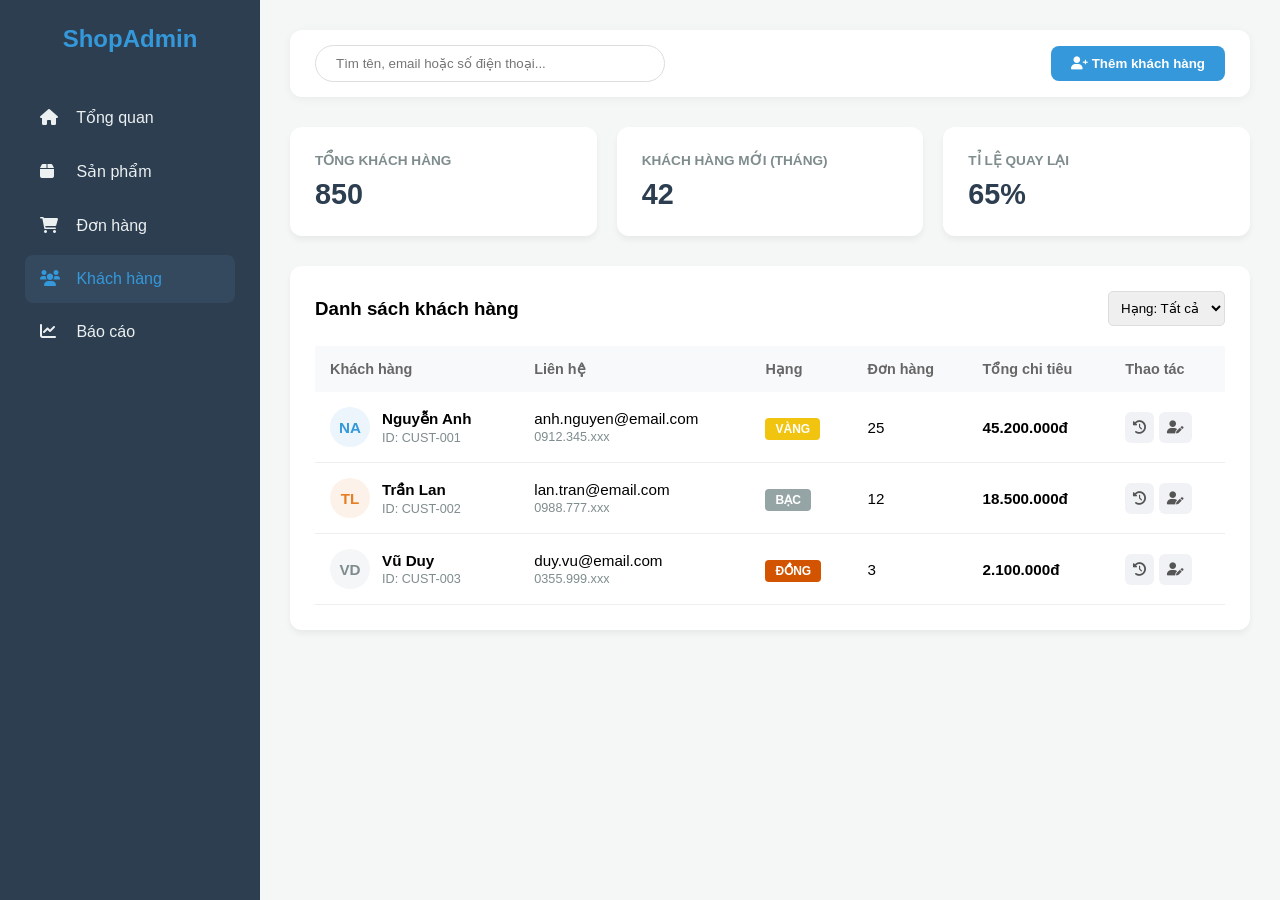
==== app/customers/index.html @ 6967e01e "Add template HTML/CSS" ====
<!DOCTYPE html>
<html lang="vi">
<head>
  <meta charset="UTF-8">
  <meta name="viewport" content="width=device-width, initial-scale=1.0">
  <title>Quản Lý Khách Hàng | ShopAdmin</title>
  <link rel="stylesheet" href="https://cdnjs.cloudflare.com/ajax/libs/font-awesome/6.0.0/css/all.min.css">
  <style>
      :root {
          --primary-color: #3498db;
          --dark-color: #2c3e50;
          --bg-color: #f4f7f6;
          --gold: #f1c40f;
          --silver: #95a5a6;
          --bronze: #d35400;
      }

      * { margin: 0; padding: 0; box-sizing: border-box; font-family: 'Segoe UI', sans-serif; }
      body { background-color: var(--bg-color); }

      .container { display: flex; min-height: 100vh; }

      /* Sidebar */
      .sidebar { width: 260px; background: var(--dark-color); color: white; padding: 25px; position: sticky; top: 0; height: 100vh; }
      .sidebar h2 { margin-bottom: 40px; text-align: center; color: var(--primary-color); }
      .sidebar ul { list-style: none; }
      .sidebar ul li { padding: 15px; cursor: pointer; border-radius: 8px; margin-bottom: 5px; color: #ecf0f1; transition: 0.3s; }
      .sidebar ul li:hover, .sidebar ul li.active { background: #34495e; color: var(--primary-color); }
      .sidebar ul li i { margin-right: 12px; width: 20px; }

      /* Main Content */
      .main-content { flex: 1; padding: 30px; }

      header {
          display: flex; justify-content: space-between; align-items: center;
          background: white; padding: 15px 25px; border-radius: 12px; margin-bottom: 30px;
          box-shadow: 0 2px 10px rgba(0,0,0,0.05);
      }

      .search-bar input { padding: 10px 20px; width: 350px; border: 1px solid #ddd; border-radius: 25px; outline: none; }

      /* Stats Cards */
      .stats { display: grid; grid-template-columns: repeat(3, 1fr); gap: 20px; margin-bottom: 30px; }
      .card { background: white; padding: 25px; border-radius: 12px; box-shadow: 0 4px 6px rgba(0,0,0,0.05); }
      .card h3 { font-size: 0.85rem; color: #7f8c8d; text-transform: uppercase; margin-bottom: 10px; }
      .card p { font-size: 1.8rem; font-weight: bold; color: var(--dark-color); }

      /* Table Area */
      .table-container { background: white; padding: 25px; border-radius: 12px; box-shadow: 0 4px 6px rgba(0,0,0,0.05); }
      .table-header { display: flex; justify-content: space-between; align-items: center; margin-bottom: 20px; }
      table { width: 100%; border-collapse: collapse; }
      th { text-align: left; padding: 15px; background: #f8f9fa; color: #666; font-size: 0.9rem; }
      td { padding: 15px; border-bottom: 1px solid #eee; font-size: 0.95rem; }

      /* Customer Avatar & Info */
      .cust-info { display: flex; align-items: center; gap: 12px; }
      .avatar { width: 40px; height: 40px; border-radius: 50%; background: #eee; display: flex; align-items: center; justify-content: center; font-weight: bold; color: #7f8c8d; }

      /* Tier Badges */
      .tier { padding: 4px 10px; border-radius: 4px; font-size: 0.75rem; font-weight: bold; color: white; }
      .tier.gold { background: var(--gold); }
      .tier.silver { background: var(--silver); }
      .tier.bronze { background: var(--bronze); }

      /* Buttons */
      .btn-add { background: var(--primary-color); color: white; border: none; padding: 10px 20px; border-radius: 8px; cursor: pointer; font-weight: 600; }
      .btn-action { border: none; background: #f0f2f5; padding: 8px; border-radius: 6px; cursor: pointer; color: #555; }
      .btn-action:hover { background: #e0e0e0; }

      small { color: #7f8c8d; }
  </style>
</head>
<body>

<div class="container">
  <aside class="sidebar">
    <h2>ShopAdmin</h2>
    <ul>
      <li><i class="fas fa-home"></i> Tổng quan</li>
      <li><i class="fas fa-box"></i> Sản phẩm</li>
      <li><i class="fas fa-shopping-cart"></i> Đơn hàng</li>
      <li class="active"><i class="fas fa-users"></i> Khách hàng</li>
      <li><i class="fas fa-chart-line"></i> Báo cáo</li>
    </ul>
  </aside>

  <main class="main-content">
    <header>
      <div class="search-bar">
        <input type="text" placeholder="Tìm tên, email hoặc số điện thoại...">
      </div>
      <button class="btn-add"><i class="fas fa-user-plus"></i> Thêm khách hàng</button>
    </header>

    <section class="stats">
      <div class="card">
        <h3>Tổng khách hàng</h3>
        <p>850</p>
      </div>
      <div class="card">
        <h3>Khách hàng mới (Tháng)</h3>
        <p>42</p>
      </div>
      <div class="card">
        <h3>Tỉ lệ quay lại</h3>
        <p>65%</p>
      </div>
    </section>

    <section class="table-container">
      <div class="table-header">
        <h3>Danh sách khách hàng</h3>
        <select style="padding: 8px; border-radius: 5px; border: 1px solid #ddd;">
          <option>Hạng: Tất cả</option>
          <option>Hạng: Vàng</option>
          <option>Hạng: Bạc</option>
        </select>
      </div>
      <table>
        <thead>
        <tr>
          <th>Khách hàng</th>
          <th>Liên hệ</th>
          <th>Hạng</th>
          <th>Đơn hàng</th>
          <th>Tổng chi tiêu</th>
          <th>Thao tác</th>
        </tr>
        </thead>
        <tbody>
        <tr>
          <td>
            <div class="cust-info">
              <div class="avatar" style="background: #ebf5fb; color: #3498db;">NA</div>
              <div>
                <strong>Nguyễn Anh</strong><br>
                <small>ID: CUST-001</small>
              </div>
            </div>
          </td>
          <td>anh.nguyen@email.com<br><small>0912.345.xxx</small></td>
          <td><span class="tier gold">VÀNG</span></td>
          <td>25</td>
          <td><strong>45.200.000đ</strong></td>
          <td>
            <button class="btn-action" title="Lịch sử mua hàng"><i class="fas fa-history"></i></button>
            <button class="btn-action" title="Sửa"><i class="fas fa-user-edit"></i></button>
          </td>
        </tr>
        <tr>
          <td>
            <div class="cust-info">
              <div class="avatar" style="background: #fdf2e9; color: #e67e22;">TL</div>
              <div>
                <strong>Trần Lan</strong><br>
                <small>ID: CUST-002</small>
              </div>
            </div>
          </td>
          <td>lan.tran@email.com<br><small>0988.777.xxx</small></td>
          <td><span class="tier silver">BẠC</span></td>
          <td>12</td>
          <td><strong>18.500.000đ</strong></td>
          <td>
            <button class="btn-action" title="Lịch sử mua hàng"><i class="fas fa-history"></i></button>
            <button class="btn-action" title="Sửa"><i class="fas fa-user-edit"></i></button>
          </td>
        </tr>
        <tr>
          <td>
            <div class="cust-info">
              <div class="avatar" style="background: #f4f6f7; color: #7f8c8d;">VD</div>
              <div>
                <strong>Vũ Duy</strong><br>
                <small>ID: CUST-003</small>
              </div>
            </div>
          </td>
          <td>duy.vu@email.com<br><small>0355.999.xxx</small></td>
          <td><span class="tier bronze">ĐỒNG</span></td>
          <td>3</td>
          <td><strong>2.100.000đ</strong></td>
          <td>
            <button class="btn-action" title="Lịch sử mua hàng"><i class="fas fa-history"></i></button>
            <button class="btn-action" title="Sửa"><i class="fas fa-user-edit"></i></button>
          </td>
        </tr>
        </tbody>
      </table>
    </section>
  </main>
</div>

</body>
</html>
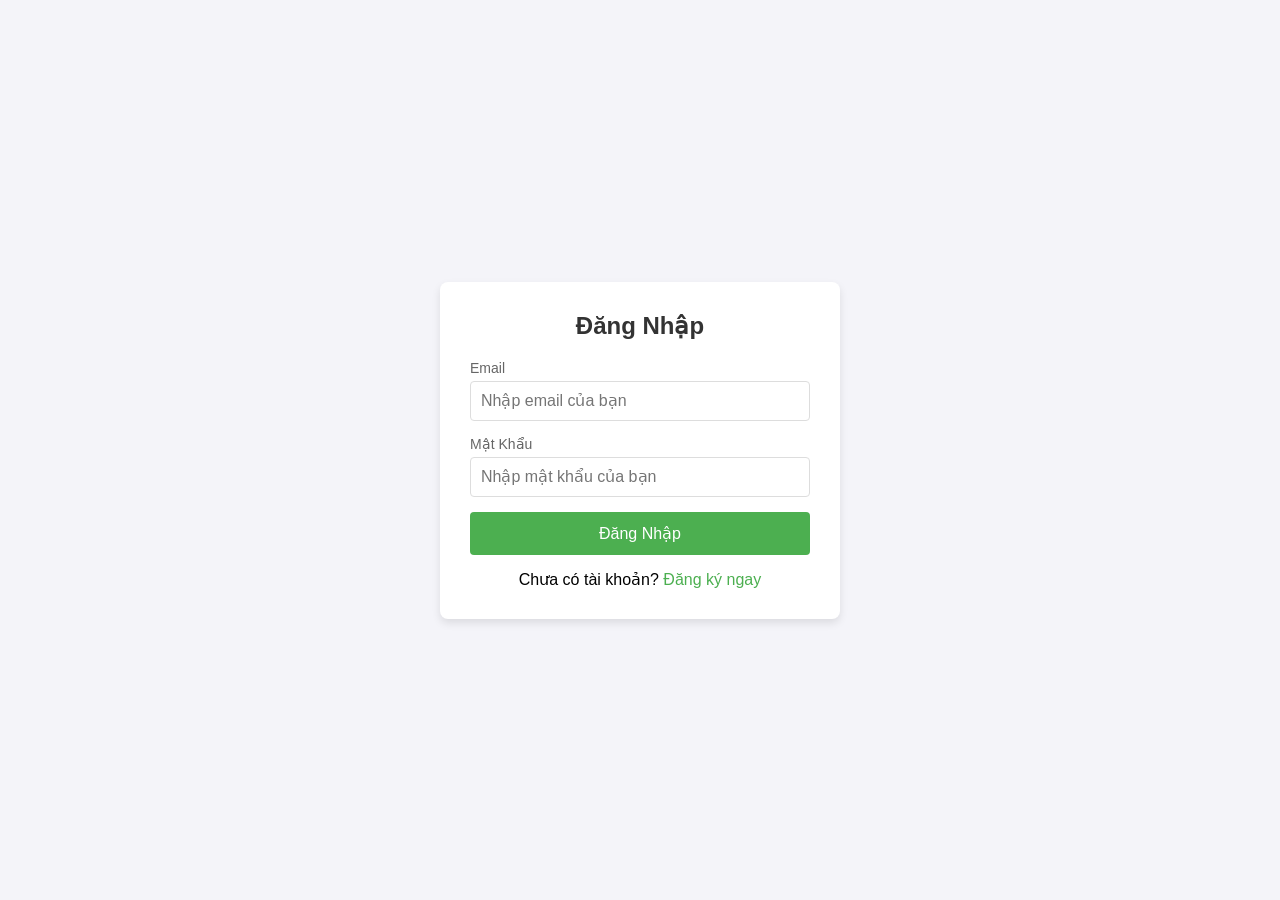
==== commit c64a1a85: "2026-03-30" ====
--- a/app/customers/index.html
+++ b/app/customers/index.html
@@ -191,5 +191,20 @@
   </main>
 </div>
 
+<script>
+  // Kiểm tra xem người dùng đã đăng nhập hay chưa Nếu chưa đăng nhập, chuyển hướng đến trang đăng nhập
+  window.onload = function() {
+    const accessToken = localStorage.getItem('access_token');
+    const loggedIn = localStorage.getItem('loggedIn');
+
+    if (!accessToken || loggedIn !== 'true') {
+      window.location.href = '../Login/index.html';
+    } else {
+      console.log('Đăng nhập thành công, Access Token đã được tìm thấy:', accessToken);
+    }
+  };
+  //----------------------------------------------------------------------
+</script>
+
 </body>
 </html>
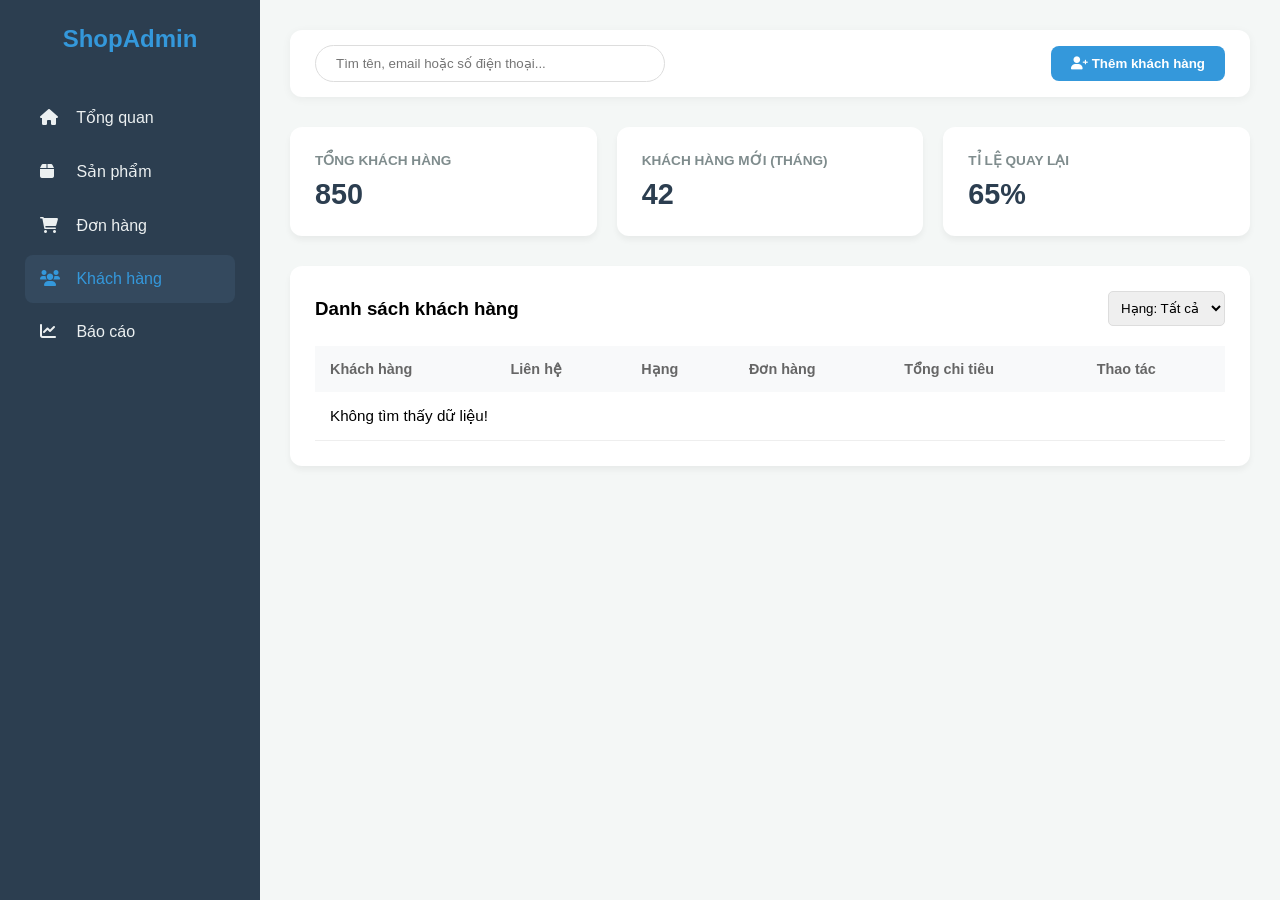
==== commit 6a2027dd: "add script js customer" ====
--- a/app/customers/index.html
+++ b/app/customers/index.html
@@ -1,123 +1,271 @@
-<!DOCTYPE html>
+<!doctype html>
 <html lang="vi">
-<head>
-  <meta charset="UTF-8">
-  <meta name="viewport" content="width=device-width, initial-scale=1.0">
-  <title>Quản Lý Khách Hàng | ShopAdmin</title>
-  <link rel="stylesheet" href="https://cdnjs.cloudflare.com/ajax/libs/font-awesome/6.0.0/css/all.min.css">
-  <style>
+  <head>
+    <meta charset="UTF-8" />
+    <meta name="viewport" content="width=device-width, initial-scale=1.0" />
+    <title>Quản Lý Khách Hàng | ShopAdmin</title>
+    <link
+      rel="stylesheet"
+      href="https://cdnjs.cloudflare.com/ajax/libs/font-awesome/6.0.0/css/all.min.css"
+    />
+    <style>
       :root {
-          --primary-color: #3498db;
-          --dark-color: #2c3e50;
-          --bg-color: #f4f7f6;
-          --gold: #f1c40f;
-          --silver: #95a5a6;
-          --bronze: #d35400;
-      }
-
-      * { margin: 0; padding: 0; box-sizing: border-box; font-family: 'Segoe UI', sans-serif; }
-      body { background-color: var(--bg-color); }
-
-      .container { display: flex; min-height: 100vh; }
+        --primary-color: #3498db;
+        --dark-color: #2c3e50;
+        --bg-color: #f4f7f6;
+        --gold: #f1c40f;
+        --silver: #95a5a6;
+        --bronze: #d35400;
+      }
+
+      * {
+        margin: 0;
+        padding: 0;
+        box-sizing: border-box;
+        font-family: "Segoe UI", sans-serif;
+      }
+      body {
+        background-color: var(--bg-color);
+      }
+
+      .container {
+        display: flex;
+        min-height: 100vh;
+      }
 
       /* Sidebar */
-      .sidebar { width: 260px; background: var(--dark-color); color: white; padding: 25px; position: sticky; top: 0; height: 100vh; }
-      .sidebar h2 { margin-bottom: 40px; text-align: center; color: var(--primary-color); }
-      .sidebar ul { list-style: none; }
-      .sidebar ul li { padding: 15px; cursor: pointer; border-radius: 8px; margin-bottom: 5px; color: #ecf0f1; transition: 0.3s; }
-      .sidebar ul li:hover, .sidebar ul li.active { background: #34495e; color: var(--primary-color); }
-      .sidebar ul li i { margin-right: 12px; width: 20px; }
+      .sidebar {
+        width: 260px;
+        background: var(--dark-color);
+        color: white;
+        padding: 25px;
+        position: sticky;
+        top: 0;
+        height: 100vh;
+      }
+      .sidebar h2 {
+        margin-bottom: 40px;
+        text-align: center;
+        color: var(--primary-color);
+      }
+      .sidebar ul {
+        list-style: none;
+      }
+      .sidebar ul li {
+        padding: 15px;
+        cursor: pointer;
+        border-radius: 8px;
+        margin-bottom: 5px;
+        color: #ecf0f1;
+        transition: 0.3s;
+      }
+      .sidebar ul li:hover,
+      .sidebar ul li.active {
+        background: #34495e;
+        color: var(--primary-color);
+      }
+      .sidebar ul li i {
+        margin-right: 12px;
+        width: 20px;
+      }
 
       /* Main Content */
-      .main-content { flex: 1; padding: 30px; }
+      .main-content {
+        flex: 1;
+        padding: 30px;
+      }
 
       header {
-          display: flex; justify-content: space-between; align-items: center;
-          background: white; padding: 15px 25px; border-radius: 12px; margin-bottom: 30px;
-          box-shadow: 0 2px 10px rgba(0,0,0,0.05);
-      }
-
-      .search-bar input { padding: 10px 20px; width: 350px; border: 1px solid #ddd; border-radius: 25px; outline: none; }
+        display: flex;
+        justify-content: space-between;
+        align-items: center;
+        background: white;
+        padding: 15px 25px;
+        border-radius: 12px;
+        margin-bottom: 30px;
+        box-shadow: 0 2px 10px rgba(0, 0, 0, 0.05);
+      }
+
+      .search-bar input {
+        padding: 10px 20px;
+        width: 350px;
+        border: 1px solid #ddd;
+        border-radius: 25px;
+        outline: none;
+      }
 
       /* Stats Cards */
-      .stats { display: grid; grid-template-columns: repeat(3, 1fr); gap: 20px; margin-bottom: 30px; }
-      .card { background: white; padding: 25px; border-radius: 12px; box-shadow: 0 4px 6px rgba(0,0,0,0.05); }
-      .card h3 { font-size: 0.85rem; color: #7f8c8d; text-transform: uppercase; margin-bottom: 10px; }
-      .card p { font-size: 1.8rem; font-weight: bold; color: var(--dark-color); }
+      .stats {
+        display: grid;
+        grid-template-columns: repeat(3, 1fr);
+        gap: 20px;
+        margin-bottom: 30px;
+      }
+      .card {
+        background: white;
+        padding: 25px;
+        border-radius: 12px;
+        box-shadow: 0 4px 6px rgba(0, 0, 0, 0.05);
+      }
+      .card h3 {
+        font-size: 0.85rem;
+        color: #7f8c8d;
+        text-transform: uppercase;
+        margin-bottom: 10px;
+      }
+      .card p {
+        font-size: 1.8rem;
+        font-weight: bold;
+        color: var(--dark-color);
+      }
 
       /* Table Area */
-      .table-container { background: white; padding: 25px; border-radius: 12px; box-shadow: 0 4px 6px rgba(0,0,0,0.05); }
-      .table-header { display: flex; justify-content: space-between; align-items: center; margin-bottom: 20px; }
-      table { width: 100%; border-collapse: collapse; }
-      th { text-align: left; padding: 15px; background: #f8f9fa; color: #666; font-size: 0.9rem; }
-      td { padding: 15px; border-bottom: 1px solid #eee; font-size: 0.95rem; }
+      .table-container {
+        background: white;
+        padding: 25px;
+        border-radius: 12px;
+        box-shadow: 0 4px 6px rgba(0, 0, 0, 0.05);
+      }
+      .table-header {
+        display: flex;
+        justify-content: space-between;
+        align-items: center;
+        margin-bottom: 20px;
+      }
+      table {
+        width: 100%;
+        border-collapse: collapse;
+      }
+      th {
+        text-align: left;
+        padding: 15px;
+        background: #f8f9fa;
+        color: #666;
+        font-size: 0.9rem;
+      }
+      td {
+        padding: 15px;
+        border-bottom: 1px solid #eee;
+        font-size: 0.95rem;
+      }
 
       /* Customer Avatar & Info */
-      .cust-info { display: flex; align-items: center; gap: 12px; }
-      .avatar { width: 40px; height: 40px; border-radius: 50%; background: #eee; display: flex; align-items: center; justify-content: center; font-weight: bold; color: #7f8c8d; }
+      .cust-info {
+        display: flex;
+        align-items: center;
+        gap: 12px;
+      }
+      .avatar {
+        width: 40px;
+        height: 40px;
+        border-radius: 50%;
+        background: #eee;
+        display: flex;
+        align-items: center;
+        justify-content: center;
+        font-weight: bold;
+        color: #7f8c8d;
+      }
 
       /* Tier Badges */
-      .tier { padding: 4px 10px; border-radius: 4px; font-size: 0.75rem; font-weight: bold; color: white; }
-      .tier.gold { background: var(--gold); }
-      .tier.silver { background: var(--silver); }
-      .tier.bronze { background: var(--bronze); }
+      .tier {
+        padding: 4px 10px;
+        border-radius: 4px;
+        font-size: 0.75rem;
+        font-weight: bold;
+        color: white;
+      }
+      .tier.gold {
+        background: var(--gold);
+      }
+      .tier.silver {
+        background: var(--silver);
+      }
+      .tier.bronze {
+        background: var(--bronze);
+      }
 
       /* Buttons */
-      .btn-add { background: var(--primary-color); color: white; border: none; padding: 10px 20px; border-radius: 8px; cursor: pointer; font-weight: 600; }
-      .btn-action { border: none; background: #f0f2f5; padding: 8px; border-radius: 6px; cursor: pointer; color: #555; }
-      .btn-action:hover { background: #e0e0e0; }
-
-      small { color: #7f8c8d; }
-  </style>
-</head>
-<body>
-
-<div class="container">
-  <aside class="sidebar">
-    <h2>ShopAdmin</h2>
-    <ul>
-      <li><i class="fas fa-home"></i> Tổng quan</li>
-      <li><i class="fas fa-box"></i> Sản phẩm</li>
-      <li><i class="fas fa-shopping-cart"></i> Đơn hàng</li>
-      <li class="active"><i class="fas fa-users"></i> Khách hàng</li>
-      <li><i class="fas fa-chart-line"></i> Báo cáo</li>
-    </ul>
-  </aside>
-
-  <main class="main-content">
-    <header>
-      <div class="search-bar">
-        <input type="text" placeholder="Tìm tên, email hoặc số điện thoại...">
-      </div>
-      <button class="btn-add"><i class="fas fa-user-plus"></i> Thêm khách hàng</button>
-    </header>
-
-    <section class="stats">
-      <div class="card">
-        <h3>Tổng khách hàng</h3>
-        <p>850</p>
-      </div>
-      <div class="card">
-        <h3>Khách hàng mới (Tháng)</h3>
-        <p>42</p>
-      </div>
-      <div class="card">
-        <h3>Tỉ lệ quay lại</h3>
-        <p>65%</p>
-      </div>
-    </section>
-
-    <section class="table-container">
-      <div class="table-header">
-        <h3>Danh sách khách hàng</h3>
-        <select style="padding: 8px; border-radius: 5px; border: 1px solid #ddd;">
-          <option>Hạng: Tất cả</option>
-          <option>Hạng: Vàng</option>
-          <option>Hạng: Bạc</option>
-        </select>
-      </div>
-      <table>
-        <thead>
+      .btn-add {
+        background: var(--primary-color);
+        color: white;
+        border: none;
+        padding: 10px 20px;
+        border-radius: 8px;
+        cursor: pointer;
+        font-weight: 600;
+      }
+      .btn-action {
+        border: none;
+        background: #f0f2f5;
+        padding: 8px;
+        border-radius: 6px;
+        cursor: pointer;
+        color: #555;
+      }
+      .btn-action:hover {
+        background: #e0e0e0;
+      }
+
+      small {
+        color: #7f8c8d;
+      }
+    </style>
+  </head>
+  <body>
+    <div class="container">
+      <aside class="sidebar">
+        <h2>ShopAdmin</h2>
+        <ul>
+          <li><i class="fas fa-home"></i> Tổng quan</li>
+          <li><i class="fas fa-box"></i> Sản phẩm</li>
+          <li><i class="fas fa-shopping-cart"></i> Đơn hàng</li>
+          <li class="active"><i class="fas fa-users"></i> Khách hàng</li>
+          <li><i class="fas fa-chart-line"></i> Báo cáo</li>
+        </ul>
+      </aside>
+
+      <main class="main-content">
+        <header>
+          <div class="search-bar">
+            <input
+              type="text"
+              placeholder="Tìm tên, email hoặc số điện thoại..."
+            />
+          </div>
+          <button class="btn-add">
+            <i class="fas fa-user-plus"></i> Thêm khách hàng
+          </button>
+        </header>
+
+        <section class="stats">
+          <div class="card">
+            <h3>Tổng khách hàng</h3>
+            <p>850</p>
+          </div>
+          <div class="card">
+            <h3>Khách hàng mới (Tháng)</h3>
+            <p>42</p>
+          </div>
+          <div class="card">
+            <h3>Tỉ lệ quay lại</h3>
+            <p>65%</p>
+          </div>
+        </section>
+
+        <section class="table-container">
+          <div class="table-header">
+            <h3>Danh sách khách hàng</h3>
+            <select
+              style="padding: 8px; border-radius: 5px; border: 1px solid #ddd"
+            >
+              <option>Hạng: Tất cả</option>
+              <option>Hạng: Vàng</option>
+              <option>Hạng: Bạc</option>
+            </select>
+          </div>
+          <table>
+            <!-- <thead>
         <tr>
           <th>Khách hàng</th>
           <th>Liên hệ</th>
@@ -185,26 +333,11 @@
             <button class="btn-action" title="Sửa"><i class="fas fa-user-edit"></i></button>
           </td>
         </tr>
-        </tbody>
-      </table>
-    </section>
-  </main>
-</div>
-
-<script>
-  // Kiểm tra xem người dùng đã đăng nhập hay chưa Nếu chưa đăng nhập, chuyển hướng đến trang đăng nhập
-  window.onload = function() {
-    const accessToken = localStorage.getItem('access_token');
-    const loggedIn = localStorage.getItem('loggedIn');
-
-    if (!accessToken || loggedIn !== 'true') {
-      window.location.href = '../Login/index.html';
-    } else {
-      console.log('Đăng nhập thành công, Access Token đã được tìm thấy:', accessToken);
-    }
-  };
-  //----------------------------------------------------------------------
-</script>
-
-</body>
-</html>+        </tbody> -->
+          </table>
+        </section>
+      </main>
+    </div>
+    <script src="../data-table/main.js"></script>
+  </body>
+</html>
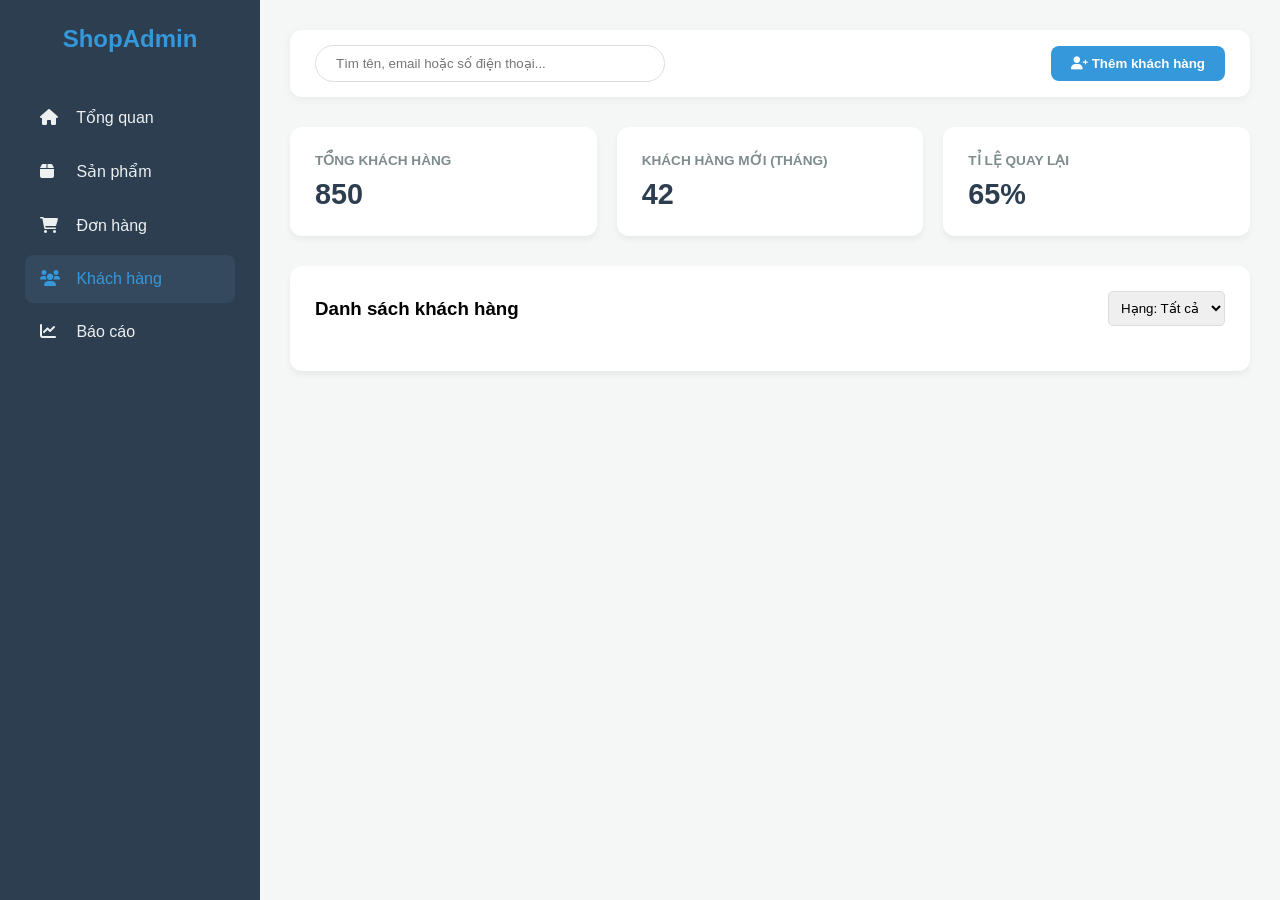
==== commit 50544f91: "Merge branch 'main' of https://github.com/KonggMinhhhF8/K18_JS_Group3 into feature/data-table" ====
--- a/app/customers/index.html
+++ b/app/customers/index.html
@@ -207,36 +207,30 @@
         background: #e0e0e0;
       }
 
-      small {
-        color: #7f8c8d;
-      }
-    </style>
-  </head>
-  <body>
-    <div class="container">
-      <aside class="sidebar">
-        <h2>ShopAdmin</h2>
-        <ul>
-          <li><i class="fas fa-home"></i> Tổng quan</li>
-          <li><i class="fas fa-box"></i> Sản phẩm</li>
-          <li><i class="fas fa-shopping-cart"></i> Đơn hàng</li>
-          <li class="active"><i class="fas fa-users"></i> Khách hàng</li>
-          <li><i class="fas fa-chart-line"></i> Báo cáo</li>
-        </ul>
-      </aside>
-
-      <main class="main-content">
-        <header>
-          <div class="search-bar">
-            <input
-              type="text"
-              placeholder="Tìm tên, email hoặc số điện thoại..."
-            />
-          </div>
-          <button class="btn-add">
-            <i class="fas fa-user-plus"></i> Thêm khách hàng
-          </button>
-        </header>
+      small { color: #7f8c8d; }
+  </style>
+</head>
+<body>
+
+<div class="container">
+  <aside class="sidebar">
+    <h2>ShopAdmin</h2>
+    <ul>
+      <li><i class="fas fa-home"></i> Tổng quan</li>
+      <li><i class="fas fa-box"></i> Sản phẩm</li>
+      <li><i class="fas fa-shopping-cart"></i> Đơn hàng</li>
+      <li class="active"><i class="fas fa-users"></i> Khách hàng</li>
+      <li><i class="fas fa-chart-line"></i> Báo cáo</li>
+    </ul>
+  </aside>
+
+  <main class="main-content">
+    <header>
+      <div class="search-bar">
+        <input type="text" placeholder="Tìm tên, email hoặc số điện thoại...">
+      </div>
+      <button class="btn-add"><i class="fas fa-user-plus"></i> Thêm khách hàng</button>
+    </header>
 
         <section class="stats">
           <div class="card">
@@ -275,7 +269,7 @@
           <th>Thao tác</th>
         </tr>
         </thead>
-        <tbody>
+        <tbody id="customerTableBody">
         <tr>
           <td>
             <div class="cust-info">
@@ -333,11 +327,11 @@
             <button class="btn-action" title="Sửa"><i class="fas fa-user-edit"></i></button>
           </td>
         </tr>
-        </tbody> -->
-          </table>
-        </section>
-      </main>
-    </div>
-    <script src="../data-table/main.js"></script>
-  </body>
+        </tbody>
+      </table>
+    </section>
+  </main>
+</div>
+
+</body>
 </html>
